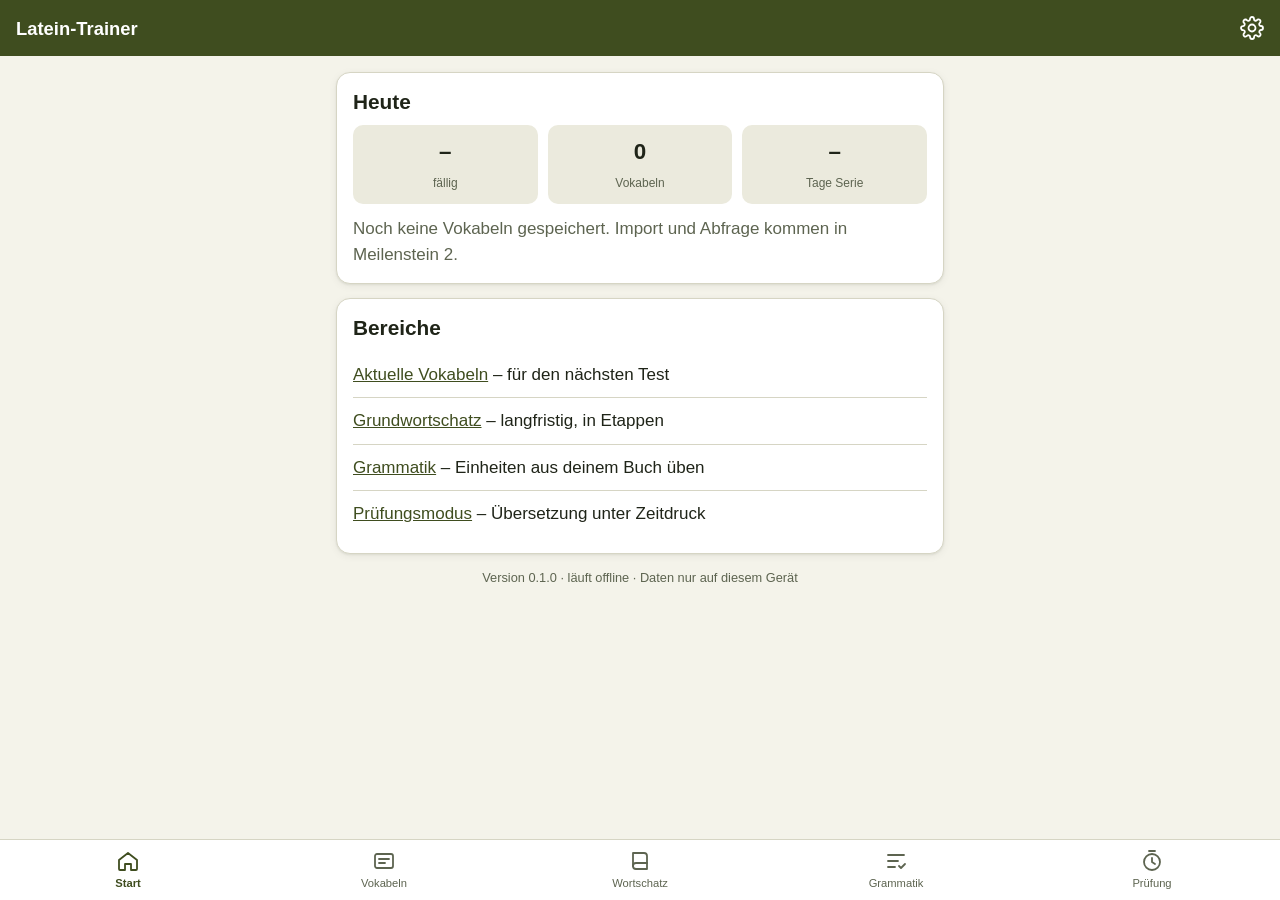
==== index.html @ 7b4949e8 "Grundgerüst der Latein-App (Meilenstein 1) PWA mit Offline-Fähigkeit (Service Worker), IndexedDB-Spe" ====
<!doctype html>
<html lang="de">
<head>
  <meta charset="utf-8">
  <meta name="viewport" content="width=device-width, initial-scale=1, viewport-fit=cover">
  <title>Latein-Trainer</title>
  <meta name="description" content="Vokabeln, Grammatik und Übersetzung üben – offline.">
  <meta name="theme-color" content="#3f4d1f">

  <!-- iPhone: als App vom Home-Bildschirm starten -->
  <meta name="apple-mobile-web-app-capable" content="yes">
  <meta name="mobile-web-app-capable" content="yes">
  <meta name="apple-mobile-web-app-status-bar-style" content="black-translucent">
  <meta name="apple-mobile-web-app-title" content="Latein">
  <link rel="apple-touch-icon" href="icons/icon-180.png">
  <link rel="icon" href="icons/icon.svg" type="image/svg+xml">
  <link rel="manifest" href="manifest.webmanifest">
  <link rel="stylesheet" href="css/style.css">

  <script>
    // Dunkelmodus sofort setzen (vor dem Zeichnen), damit nichts aufblitzt.
    // Die eigentliche Einstellung liegt in IndexedDB; dies ist nur eine Kopie.
    try {
      if (localStorage.getItem('theme') === 'dark') {
        document.documentElement.dataset.theme = 'dark';
      }
    } catch (e) { /* kein Speicher verfügbar – dann eben hell */ }
  </script>
  <script src="js/version.js"></script>
</head>
<body>
  <header class="topbar">
    <h1 id="page-title">Latein</h1>
    <button id="btn-settings" class="icon-btn" aria-label="Einstellungen">
      <svg viewBox="0 0 24 24" aria-hidden="true"><path d="M12 15.5a3.5 3.5 0 1 0 0-7 3.5 3.5 0 0 0 0 7Z"/><path d="M19.4 15a1.7 1.7 0 0 0 .3 1.8l.1.1a2 2 0 1 1-2.8 2.8l-.1-.1a1.7 1.7 0 0 0-1.8-.3 1.7 1.7 0 0 0-1 1.5V21a2 2 0 1 1-4 0v-.1a1.7 1.7 0 0 0-1.1-1.5 1.7 1.7 0 0 0-1.8.3l-.1.1a2 2 0 1 1-2.8-2.8l.1-.1a1.7 1.7 0 0 0 .3-1.8 1.7 1.7 0 0 0-1.5-1H3a2 2 0 1 1 0-4h.1a1.7 1.7 0 0 0 1.5-1.1 1.7 1.7 0 0 0-.3-1.8l-.1-.1a2 2 0 1 1 2.8-2.8l.1.1a1.7 1.7 0 0 0 1.8.3H9a1.7 1.7 0 0 0 1-1.5V3a2 2 0 1 1 4 0v.1a1.7 1.7 0 0 0 1 1.5 1.7 1.7 0 0 0 1.8-.3l.1-.1a2 2 0 1 1 2.8 2.8l-.1.1a1.7 1.7 0 0 0-.3 1.8V9a1.7 1.7 0 0 0 1.5 1H21a2 2 0 1 1 0 4h-.1a1.7 1.7 0 0 0-1.5 1Z"/></svg>
    </button>
  </header>

  <!-- Hinweis, wenn eine neue Version bereitliegt -->
  <div id="update-banner" class="banner" hidden>
    <span>Neue Version verfügbar.</span>
    <button id="btn-update" class="btn btn-small">Jetzt aktualisieren</button>
  </div>

  <main id="view" tabindex="-1"></main>

  <!-- Untere Navigation: gut mit dem Daumen erreichbar -->
  <nav class="tabbar" aria-label="Hauptmenü">
    <a href="#/start" data-tab="start">
      <svg viewBox="0 0 24 24" aria-hidden="true"><path d="M3 11 12 4l9 7v9a1 1 0 0 1-1 1h-5v-6H9v6H4a1 1 0 0 1-1-1Z"/></svg>
      <span>Start</span>
    </a>
    <a href="#/vokabeln" data-tab="vokabeln">
      <svg viewBox="0 0 24 24" aria-hidden="true"><rect x="3" y="5" width="18" height="14" rx="2"/><path d="M7 10h10M7 14h6"/></svg>
      <span>Vokabeln</span>
    </a>
    <a href="#/wortschatz" data-tab="wortschatz">
      <svg viewBox="0 0 24 24" aria-hidden="true"><path d="M5 4h11a3 3 0 0 1 3 3v13H8a3 3 0 0 1-3-3Z"/><path d="M5 17a3 3 0 0 1 3-3h11"/></svg>
      <span>Wortschatz</span>
    </a>
    <a href="#/grammatik" data-tab="grammatik">
      <svg viewBox="0 0 24 24" aria-hidden="true"><path d="M4 6h16M4 12h10M4 18h7"/><path d="m15 17 2 2 4-4"/></svg>
      <span>Grammatik</span>
    </a>
    <a href="#/pruefung" data-tab="pruefung">
      <svg viewBox="0 0 24 24" aria-hidden="true"><circle cx="12" cy="13" r="8"/><path d="M12 9v4l3 2M9 2h6"/></svg>
      <span>Prüfung</span>
    </a>
  </nav>

  <dialog id="dialog"></dialog>
  <div id="toast" role="status" aria-live="polite"></div>

  <script type="module" src="js/app.js"></script>
</body>
</html>
---- css/style.css ----
/*
 * Gestaltung der App.
 * Farben stehen als Variablen ganz oben – für den Dunkelmodus werden sie
 * unter [data-theme="dark"] überschrieben. Dunkelmodus nur per Schalter
 * (bewusst KEIN automatisches prefers-color-scheme).
 */

/* ---------- Farben ---------- */
:root {
  --bg: #f4f3ea;          /* Hintergrund: warmes Pergament-Weiß */
  --surface: #ffffff;     /* Karten */
  --surface-2: #ebeadd;   /* leicht abgesetzte Flächen */
  --text: #1f2418;
  --text-muted: #5d6450;
  --border: #d6d5c4;
  --accent: #3f4d1f;      /* dunkles Olivgrün (Hauptfarbe) */
  --accent-hover: #34411a;
  --accent-text: #ffffff; /* Schrift auf Olivgrün */
  --accent-soft: #e2e6d0; /* helle Olivfläche */
  --bar-bg: #3f4d1f;      /* Kopfleiste */
  --bar-text: #ffffff;
  --ok: #2f6b2f;
  --warn: #8a5a00;
  --warn-soft: #f6ead0;
  --bad: #a3322a;
  --bad-soft: #f6dcd8;
  --shadow: 0 1px 2px rgba(30, 36, 20, .08), 0 2px 8px rgba(30, 36, 20, .06);
  color-scheme: light;
}

:root[data-theme="dark"] {
  --bg: #12150e;
  --surface: #1c2016;
  --surface-2: #252a1d;
  --text: #e7e9dc;
  --text-muted: #a3a993;
  --border: #353b2b;
  --accent: #a7b871;      /* helleres Oliv, damit es auf Dunkel lesbar ist */
  --accent-hover: #b8c886;
  --accent-text: #161a0f;
  --accent-soft: #2c3420;
  --bar-bg: #2a3317;
  --bar-text: #e7e9dc;
  --ok: #8fc98f;
  --warn: #e0b45a;
  --warn-soft: #3a3020;
  --bad: #ef8a80;
  --bad-soft: #3d2320;
  --shadow: none;
  color-scheme: dark;
}

/* ---------- Grundlagen ---------- */
*, *::before, *::after { box-sizing: border-box; }

html { -webkit-text-size-adjust: 100%; }

body {
  margin: 0;
  background: var(--bg);
  color: var(--text);
  font: 17px/1.5 -apple-system, BlinkMacSystemFont, "Segoe UI", Roboto, sans-serif;
  /* Platz für Kopfleiste und Tab-Leiste inkl. iPhone-Rand (Notch, Home-Balken) */
  padding-top: calc(56px + env(safe-area-inset-top));
  padding-bottom: calc(72px + env(safe-area-inset-bottom));
  min-height: 100vh;
}

/* Lateinischer Text in Serifenschrift – wirkt "klassisch" und ist gut lesbar */
.latin { font-family: ui-serif, "New York", Georgia, serif; }

h1, h2, h3 { line-height: 1.25; margin: 0 0 .5em; }
h2 { font-size: 1.3rem; }
h3 { font-size: 1.05rem; }
p { margin: 0 0 .75em; }
a { color: var(--accent); }
small, .muted { color: var(--text-muted); }

/* ---------- Kopfleiste ---------- */
.topbar {
  position: fixed; inset: 0 0 auto 0; z-index: 10;
  display: flex; align-items: center; justify-content: space-between;
  height: calc(56px + env(safe-area-inset-top));
  padding: env(safe-area-inset-top) 16px 0;
  background: var(--bar-bg);
  color: var(--bar-text);
}
.topbar h1 { font-size: 1.15rem; margin: 0; font-weight: 600; }

.icon-btn {
  width: 44px; height: 44px; margin-right: -10px;
  display: grid; place-items: center;
  background: none; border: 0; color: inherit; cursor: pointer; border-radius: 50%;
}
.icon-btn svg { width: 24px; height: 24px; fill: none; stroke: currentColor; stroke-width: 1.8; }

/* ---------- Untere Tab-Leiste ---------- */
.tabbar {
  position: fixed; inset: auto 0 0 0; z-index: 10;
  display: grid; grid-template-columns: repeat(5, 1fr);
  padding-bottom: env(safe-area-inset-bottom);
  background: var(--surface);
  border-top: 1px solid var(--border);
}
.tabbar a {
  display: flex; flex-direction: column; align-items: center; justify-content: center;
  gap: 2px; min-height: 60px;
  font-size: .7rem; text-decoration: none; color: var(--text-muted);
}
.tabbar svg { width: 24px; height: 24px; fill: none; stroke: currentColor; stroke-width: 1.8; stroke-linecap: round; stroke-linejoin: round; }
.tabbar a.active { color: var(--accent); font-weight: 600; }

/* ---------- Inhalt ---------- */
main {
  max-width: 640px; margin: 0 auto;
  padding: 16px;
  outline: none;
}

.card {
  background: var(--surface);
  border: 1px solid var(--border);
  border-radius: 14px;
  padding: 16px;
  margin-bottom: 14px;
  box-shadow: var(--shadow);
}
.card > :last-child { margin-bottom: 0; }

.card.note { background: var(--accent-soft); border-color: transparent; box-shadow: none; }
.card.warn { background: var(--warn-soft); border-color: transparent; box-shadow: none; }
.card.warn h3 { color: var(--warn); }

.stat-row { display: grid; grid-template-columns: repeat(3, 1fr); gap: 10px; }
.stat {
  background: var(--surface-2); border-radius: 10px; padding: 10px; text-align: center;
}
.stat b { display: block; font-size: 1.4rem; font-variant-numeric: tabular-nums; }
.stat span { font-size: .75rem; color: var(--text-muted); }

.list { list-style: none; margin: 0; padding: 0; }
.list li { padding: 10px 0; border-bottom: 1px solid var(--border); }
.list li:last-child { border-bottom: 0; }

.badge {
  display: inline-block; padding: 1px 8px; border-radius: 99px;
  font-size: .75rem; font-weight: 600;
  background: var(--surface-2); color: var(--text-muted);
}
.badge.ok { background: var(--accent-soft); color: var(--ok); }
.badge.warn { background: var(--warn-soft); color: var(--warn); }
.badge.bad { background: var(--bad-soft); color: var(--bad); }

/* ---------- Knöpfe & Formulare ---------- */
.btn {
  display: inline-flex; align-items: center; justify-content: center; gap: 6px;
  min-height: 48px; padding: 0 18px;
  font: inherit; font-weight: 600;
  border: 0; border-radius: 12px; cursor: pointer;
  background: var(--accent); color: var(--accent-text);
}
.btn:active { background: var(--accent-hover); }
.btn.secondary { background: var(--surface-2); color: var(--text); }
.btn.danger { background: var(--bad-soft); color: var(--bad); }
.btn.block { display: flex; width: 100%; margin-bottom: 10px; }
.btn-small { min-height: 36px; padding: 0 12px; font-size: .9rem; }
.btn:disabled { opacity: .5; cursor: not-allowed; }

.field { display: block; margin-bottom: 14px; }
.field > span { display: block; font-size: .9rem; font-weight: 600; margin-bottom: 4px; }
.field small { display: block; margin-top: 4px; }
input[type="text"], input[type="number"], input[type="date"], select, textarea {
  width: 100%; min-height: 46px; padding: 10px 12px;
  font: inherit; color: var(--text);
  background: var(--surface); border: 1px solid var(--border); border-radius: 10px;
}
textarea { min-height: 120px; resize: vertical; }
input:focus, select:focus, textarea:focus, .btn:focus-visible {
  outline: 2px solid var(--accent); outline-offset: 2px;
}

/* Kippschalter (z. B. Dunkelmodus) */
.switch-row {
  display: flex; align-items: center; justify-content: space-between; gap: 12px;
  min-height: 48px;
}
.switch { position: relative; width: 52px; height: 32px; flex: none; }
.switch input { opacity: 0; width: 100%; height: 100%; margin: 0; cursor: pointer; position: absolute; z-index: 1; }
.switch span {
  position: absolute; inset: 0; border-radius: 99px; background: var(--border); transition: background .2s;
}
.switch span::after {
  content: ""; position: absolute; top: 3px; left: 3px; width: 26px; height: 26px;
  border-radius: 50%; background: #fff; transition: transform .2s;
}
.switch input:checked + span { background: var(--accent); }
.switch input:checked + span::after { transform: translateX(20px); }

/* ---------- Banner, Toast, Dialog ---------- */
.banner {
  position: sticky; top: calc(56px + env(safe-area-inset-top)); z-index: 9;
  display: flex; align-items: center; justify-content: space-between; gap: 10px;
  padding: 8px 16px;
  background: var(--warn-soft); color: var(--text);
}
.banner[hidden] { display: none; }

#toast {
  position: fixed; left: 50%; bottom: calc(84px + env(safe-area-inset-bottom));
  transform: translateX(-50%) translateY(20px);
  max-width: calc(100% - 32px);
  padding: 10px 16px; border-radius: 10px;
  background: var(--text); color: var(--bg);
  font-size: .95rem;
  opacity: 0; pointer-events: none; transition: opacity .2s, transform .2s;
  z-index: 20;
}
#toast.show { opacity: 1; transform: translateX(-50%) translateY(0); }

dialog {
  width: min(520px, calc(100% - 32px));
  border: 0; border-radius: 16px; padding: 20px;
  background: var(--surface); color: var(--text);
}
dialog::backdrop { background: rgba(0, 0, 0, .45); }
dialog .actions { display: flex; gap: 10px; justify-content: flex-end; margin-top: 16px; flex-wrap: wrap; }

/* Schrittliste (z. B. Installationsanleitung) */
ol.steps { padding-left: 1.3em; margin: 0 0 .75em; }
ol.steps li { margin-bottom: .4em; }
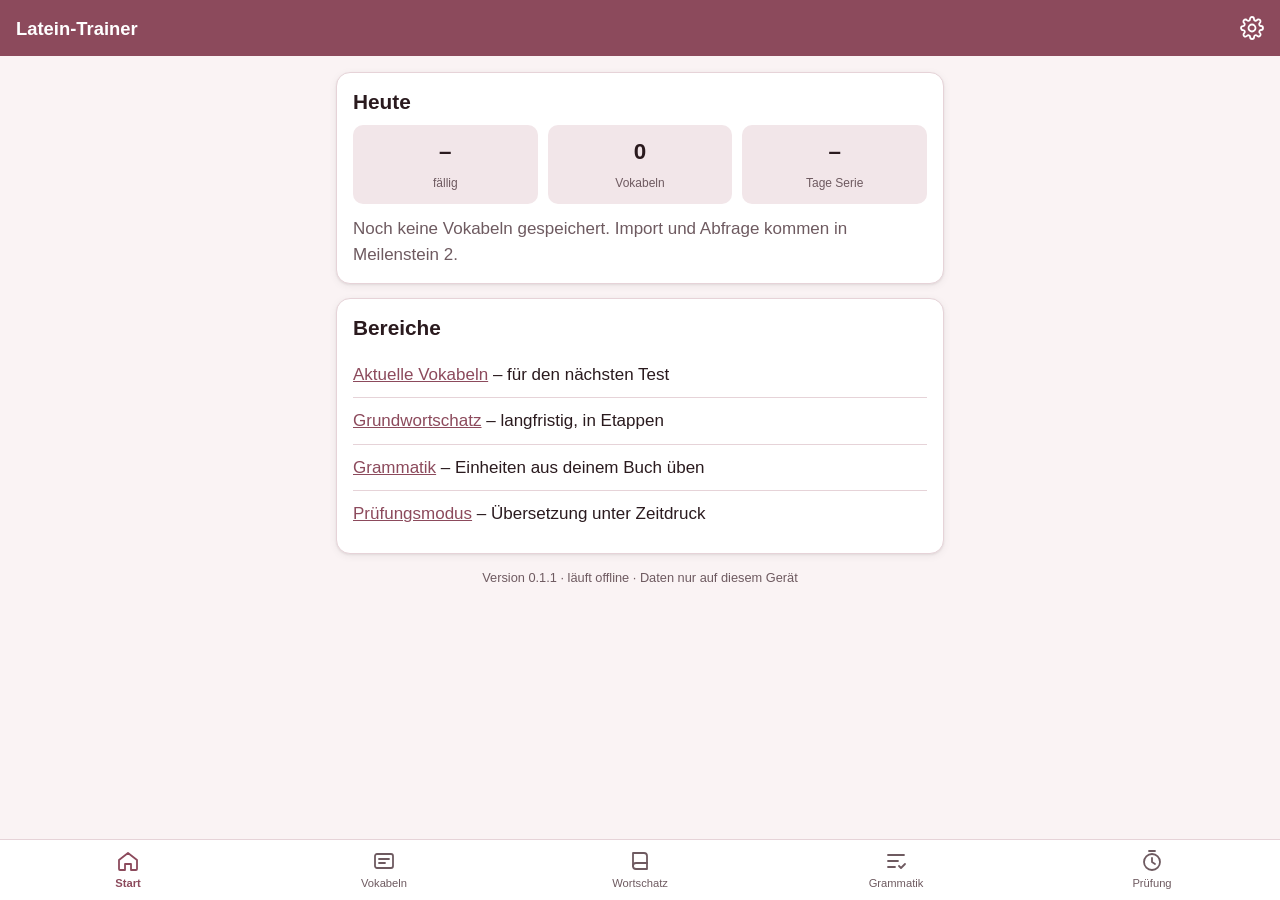
==== commit 234ae716: "Farbschema Altrosa statt Olivgrün (0.1.1) Neue Farben für hellen und dunklen Modus, neues App-Symbol" ====
--- a/index.html
+++ b/index.html
@@ -5,7 +5,7 @@
   <meta name="viewport" content="width=device-width, initial-scale=1, viewport-fit=cover">
   <title>Latein-Trainer</title>
   <meta name="description" content="Vokabeln, Grammatik und Übersetzung üben – offline.">
-  <meta name="theme-color" content="#3f4d1f">
+  <meta name="theme-color" content="#8c4a5c">
 
   <!-- iPhone: als App vom Home-Bildschirm starten -->
   <meta name="apple-mobile-web-app-capable" content="yes">
--- a/css/style.css
+++ b/css/style.css
@@ -7,40 +7,40 @@
 
 /* ---------- Farben ---------- */
 :root {
-  --bg: #f4f3ea;          /* Hintergrund: warmes Pergament-Weiß */
+  --bg: #faf3f4;          /* Hintergrund: Hauch von Rosa */
   --surface: #ffffff;     /* Karten */
-  --surface-2: #ebeadd;   /* leicht abgesetzte Flächen */
-  --text: #1f2418;
-  --text-muted: #5d6450;
-  --border: #d6d5c4;
-  --accent: #3f4d1f;      /* dunkles Olivgrün (Hauptfarbe) */
-  --accent-hover: #34411a;
-  --accent-text: #ffffff; /* Schrift auf Olivgrün */
-  --accent-soft: #e2e6d0; /* helle Olivfläche */
-  --bar-bg: #3f4d1f;      /* Kopfleiste */
+  --surface-2: #f2e6e9;   /* leicht abgesetzte Flächen */
+  --text: #2a1a1e;
+  --text-muted: #6e5a60;
+  --border: #e6d3d8;
+  --accent: #8c4a5c;      /* Altrosa (Hauptfarbe) */
+  --accent-hover: #763d4d;
+  --accent-text: #ffffff; /* Schrift auf Altrosa */
+  --accent-soft: #f3e1e5; /* helle Rosafläche */
+  --bar-bg: #8c4a5c;      /* Kopfleiste */
   --bar-text: #ffffff;
   --ok: #2f6b2f;
   --warn: #8a5a00;
   --warn-soft: #f6ead0;
-  --bad: #a3322a;
-  --bad-soft: #f6dcd8;
-  --shadow: 0 1px 2px rgba(30, 36, 20, .08), 0 2px 8px rgba(30, 36, 20, .06);
+  --bad: #b3261e;
+  --bad-soft: #f9dedb;
+  --shadow: 0 1px 2px rgba(42, 26, 30, .08), 0 2px 8px rgba(42, 26, 30, .06);
   color-scheme: light;
 }
 
 :root[data-theme="dark"] {
-  --bg: #12150e;
-  --surface: #1c2016;
-  --surface-2: #252a1d;
-  --text: #e7e9dc;
-  --text-muted: #a3a993;
-  --border: #353b2b;
-  --accent: #a7b871;      /* helleres Oliv, damit es auf Dunkel lesbar ist */
-  --accent-hover: #b8c886;
-  --accent-text: #161a0f;
-  --accent-soft: #2c3420;
-  --bar-bg: #2a3317;
-  --bar-text: #e7e9dc;
+  --bg: #1a1214;
+  --surface: #251a1d;
+  --surface-2: #2f2125;
+  --text: #eedfe3;
+  --text-muted: #b39ea5;
+  --border: #3d2a30;
+  --accent: #e3a3b3;      /* helleres Rosa, damit es auf Dunkel lesbar ist */
+  --accent-hover: #ecb8c5;
+  --accent-text: #2a1a1e;
+  --accent-soft: #33222a;
+  --bar-bg: #3a2228;
+  --bar-text: #eedfe3;
   --ok: #8fc98f;
   --warn: #e0b45a;
   --warn-soft: #3a3020;
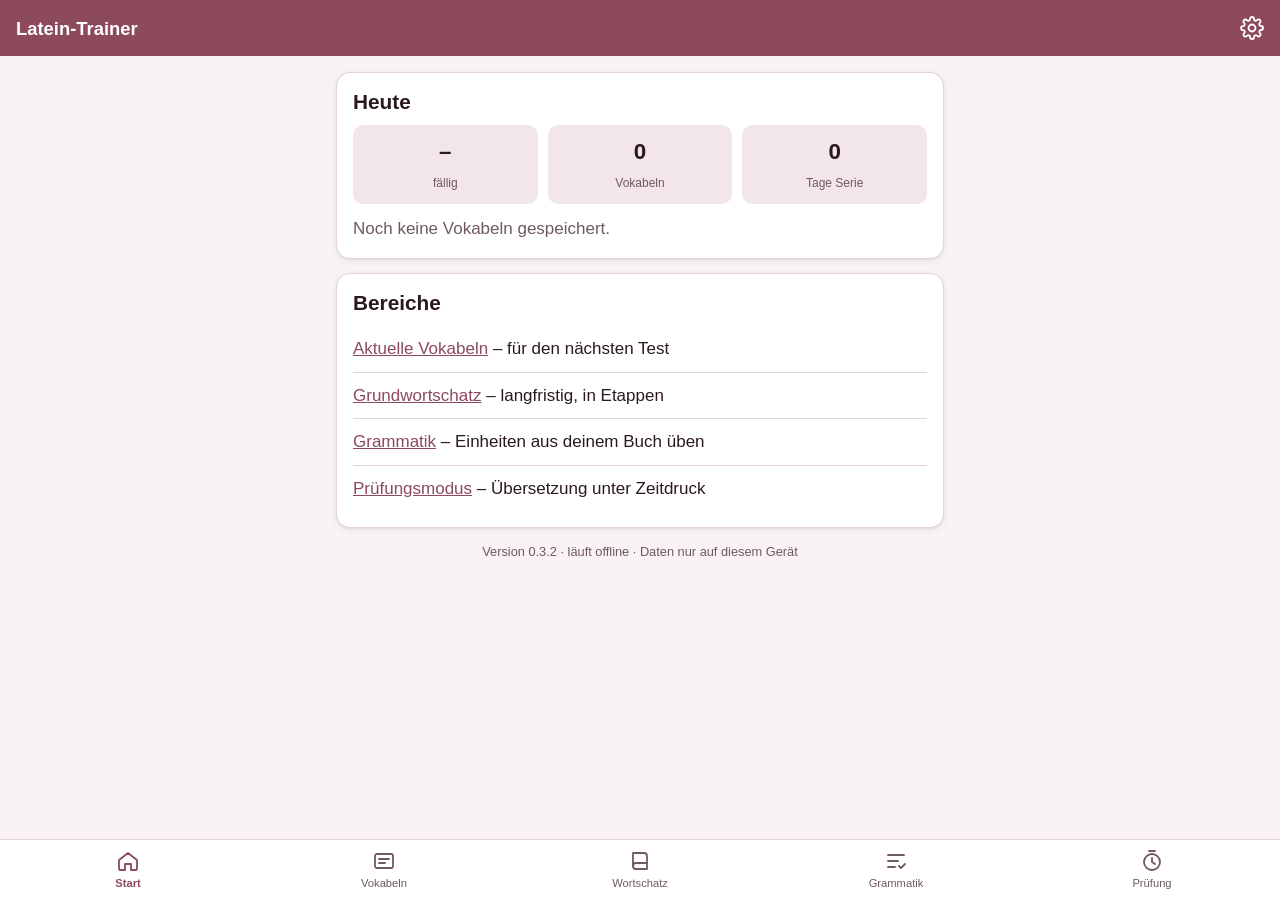
==== commit ef8355be: "Neues App-Symbol: Zartrosa mit altrosa Lorbeer (0.3.2) Symbol-Dateien umbenannt (*-v2.png), damit iO" ====
--- a/index.html
+++ b/index.html
@@ -12,7 +12,7 @@
   <meta name="mobile-web-app-capable" content="yes">
   <meta name="apple-mobile-web-app-status-bar-style" content="black-translucent">
   <meta name="apple-mobile-web-app-title" content="Latein">
-  <link rel="apple-touch-icon" href="icons/icon-180.png">
+  <link rel="apple-touch-icon" href="icons/icon-180-v2.png">
   <link rel="icon" href="icons/icon.svg" type="image/svg+xml">
   <link rel="manifest" href="manifest.webmanifest">
   <link rel="stylesheet" href="css/style.css">
--- a/css/style.css
+++ b/css/style.css
@@ -157,6 +157,7 @@
   min-height: 48px; padding: 0 18px;
   font: inherit; font-weight: 600;
   border: 0; border-radius: 12px; cursor: pointer;
+  text-decoration: none;
   background: var(--accent); color: var(--accent-text);
 }
 .btn:active { background: var(--accent-hover); }
@@ -228,3 +229,84 @@
 /* Schrittliste (z. B. Installationsanleitung) */
 ol.steps { padding-left: 1.3em; margin: 0 0 .75em; }
 ol.steps li { margin-bottom: .4em; }
+
+/* ---------- Hilfsklassen ---------- */
+[hidden] { display: none !important; }
+.small { font-size: .85rem; }
+.form-error { color: var(--bad); font-weight: 600; margin: 8px 0 0; }
+.form-error:empty { display: none; }
+.btn-row { display: flex; flex-wrap: wrap; gap: 8px; margin-top: 10px; }
+.btn-row .btn { flex: 1 1 auto; }
+.check-row { display: flex; align-items: center; gap: 10px; min-height: 44px; }
+.check-row input, .preview-head input[type="checkbox"] { width: 22px; height: 22px; accent-color: var(--accent); flex: none; }
+.back { display: inline-block; margin-bottom: 8px; text-decoration: none; }
+
+/* Zeile als Link (Lektionsliste) */
+.row-link {
+  display: flex; justify-content: space-between; align-items: center; gap: 10px;
+  min-height: 44px; color: var(--text); text-decoration: none;
+}
+
+/* Vokabel-Zeile in der Lektion (ganze Zeile antippbar) */
+.vocab-row {
+  display: flex; flex-direction: column; align-items: flex-start; gap: 2px;
+  width: 100%; padding: 4px 0; border: 0; background: none;
+  font: inherit; color: var(--text); text-align: left; cursor: pointer;
+}
+.vocab-row .latin { font-size: 1.1rem; }
+
+/* Import-Vorschau */
+.preview-head { display: flex; align-items: flex-start; gap: 10px; }
+.preview-head input[type="checkbox"] { margin-top: 3px; }
+.preview-main { flex: 1; min-width: 0; }
+.preview-main .latin { font-size: 1.1rem; }
+.preview-item.excluded .preview-main { opacity: .55; }
+.msg { margin: 6px 0 0 32px; padding: 4px 8px; border-radius: 6px; font-size: .85rem; }
+.msg.warn { background: var(--warn-soft); color: var(--warn); }
+.msg.bad { background: var(--bad-soft); color: var(--bad); }
+dialog h2:focus { outline: none; }
+/* Dialog: auf kleinen Bildschirmen scrollbar, Knöpfe nebeneinander */
+dialog { max-height: calc(100dvh - 32px); overflow-y: auto; }
+dialog .actions .btn { flex: 1 1 0; padding: 0 10px; min-width: 0; }
+
+/* ---------- Lernen / Abfrage ---------- */
+.progress { height: 8px; border-radius: 99px; background: var(--surface-2); overflow: hidden; margin: 8px 0 14px; }
+.progress span { display: block; height: 100%; background: var(--accent); border-radius: 99px; transition: width .3s; }
+.goal { margin-top: 14px; font-size: .9rem; }
+.goal .progress { margin: 6px 0 0; }
+
+/* Segment-Auswahl (z. B. Bedeutung | Formen) */
+.seg { display: flex; background: var(--surface-2); border-radius: 12px; padding: 4px; gap: 4px; }
+.seg label { flex: 1; position: relative; }
+.seg input { position: absolute; opacity: 0; inset: 0; margin: 0; cursor: pointer; }
+.seg span {
+  display: flex; align-items: center; justify-content: center; text-align: center;
+  min-height: 40px; padding: 0 6px; border-radius: 9px; font-weight: 600; font-size: .9rem; color: var(--text-muted);
+}
+.seg input:checked + span { background: var(--surface); color: var(--accent); box-shadow: var(--shadow); }
+.seg input:focus-visible + span { outline: 2px solid var(--accent); }
+
+/* Fächer-Balken */
+.boxes { display: grid; gap: 6px; }
+.box-row { display: grid; grid-template-columns: 52px 1fr 32px; align-items: center; gap: 8px; font-size: .85rem; }
+.box-label { color: var(--text-muted); }
+.box-bar { height: 10px; background: var(--surface-2); border-radius: 99px; overflow: hidden; }
+.box-bar span { display: block; height: 100%; background: var(--accent); border-radius: 99px; min-width: 0; }
+.box-num { text-align: right; font-variant-numeric: tabular-nums; }
+
+/* Abfrage-Karte */
+.quiz-top { display: flex; justify-content: space-between; align-items: center; }
+.quiz-meta { display: flex; flex-wrap: wrap; gap: 6px; margin-bottom: 12px; }
+.quiz-card { text-align: center; padding: 18px 0 20px; }
+.quiz-latin { font-size: 1.6rem; line-height: 1.3; margin-bottom: 6px; overflow-wrap: anywhere; }
+.quiz-answer input { margin-bottom: 4px; font-size: 1.1rem; }
+.quiz-solution { background: var(--surface-2); border-radius: 10px; padding: 12px; margin: 10px 0; }
+.big { font-size: 1.15rem; font-weight: 600; }
+.verdict { font-weight: 700; font-size: 1.1rem; padding: 8px 12px; border-radius: 10px; margin-bottom: 8px; }
+.verdict.ok { background: var(--accent-soft); color: var(--ok); }
+.verdict.bad { background: var(--bad-soft); color: var(--bad); }
+.verdict.warn { background: var(--warn-soft); color: var(--warn); }
+.parts { margin: 0 0 8px; padding-left: 1.2em; font-size: .9rem; }
+.part-ok { color: var(--ok); }
+.part-typo { color: var(--warn); }
+.part-falsch { color: var(--bad); }
